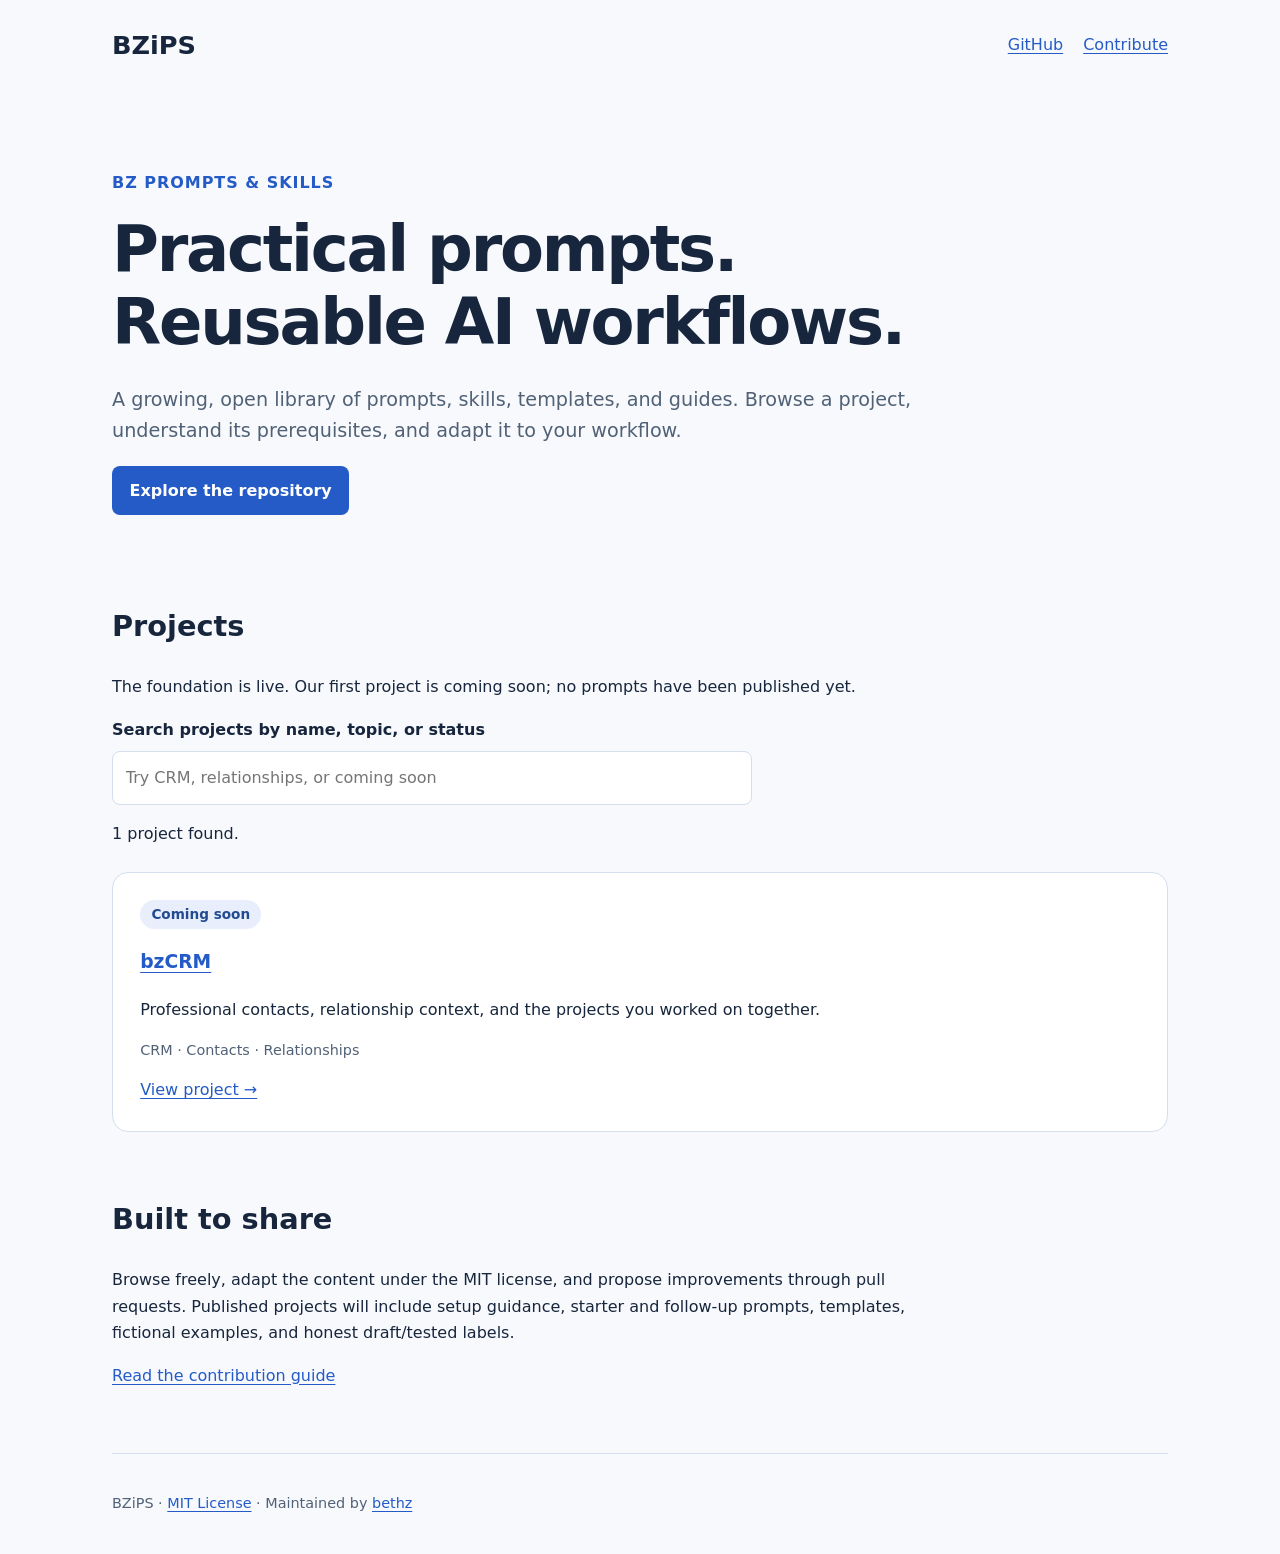
==== docs/index.html @ c2572ebb "Create BZiPS public prompt library foundation Co-authored-by: Copilot <223556219+Copilot@users.norep" ====
<!doctype html>
<html lang="en">
<head>
  <meta charset="utf-8">
  <meta name="viewport" content="width=device-width, initial-scale=1">
  <meta name="description" content="BZiPS: practical prompts, skills, and reusable AI workflows.">
  <title>BZiPS - BZ Prompts &amp; Skills</title>
  <link rel="stylesheet" href="assets/site.css">
  <script src="assets/site.js" defer></script>
</head>
<body>
  <a class="skip-link" href="#main">Skip to content</a>
  <header class="shell">
    <a class="brand" href="./">BZiPS</a>
    <nav aria-label="Main navigation">
      <a href="https://github.com/bethz/bzips">GitHub</a>
      <a href="https://github.com/bethz/bzips/blob/main/CONTRIBUTING.md">Contribute</a>
    </nav>
  </header>
  <main id="main" class="shell">
    <section class="hero">
      <p class="eyebrow">BZ Prompts &amp; Skills</p>
      <h1>Practical prompts.<br>Reusable AI workflows.</h1>
      <p class="intro">A growing, open library of prompts, skills, templates, and guides. Browse a project, understand its prerequisites, and adapt it to your workflow.</p>
      <a class="button" href="https://github.com/bethz/bzips">Explore the repository</a>
    </section>
    <section aria-labelledby="projects-heading">
      <h2 id="projects-heading">Projects</h2>
      <p>The foundation is live. Our first project is coming soon; no prompts have been published yet.</p>
      <div id="project-search" hidden>
        <label for="search">Search projects by name, topic, or status</label>
        <input id="search" type="search" placeholder="Try CRM, relationships, or coming soon">
        <p id="search-status" role="status" aria-live="polite"></p>
      </div>
      <div class="grid">
        <article class="card" data-project data-search="bzcrm crm contacts relationships projects coming soon">
          <span class="badge">Coming soon</span>
          <h3><a href="projects/bzcrm/">bzCRM</a></h3>
          <p>Professional contacts, relationship context, and the projects you worked on together.</p>
          <p class="tags">CRM &middot; Contacts &middot; Relationships</p>
          <a href="projects/bzcrm/">View project &rarr;</a>
        </article>
      </div>
    </section>
    <section class="section" aria-labelledby="contribute-heading">
      <h2 id="contribute-heading">Built to share</h2>
      <p>Browse freely, adapt the content under the MIT license, and propose improvements through pull requests. Published projects will include setup guidance, starter and follow-up prompts, templates, fictional examples, and honest draft/tested labels.</p>
      <a href="https://github.com/bethz/bzips/blob/main/CONTRIBUTING.md">Read the contribution guide</a>
    </section>
  </main>
  <footer class="shell">
    <p>BZiPS &middot; <a href="https://github.com/bethz/bzips/blob/main/LICENSE">MIT License</a> &middot; Maintained by <a href="https://github.com/bethz">bethz</a></p>
  </footer>
</body>
</html>
---- docs/assets/site.css ----
:root {
  color-scheme: light;
  --ink: #17263c;
  --accent: #245bc7;
  --muted: #516176;
  --line: #d4deec;
}
* { box-sizing: border-box; }
body { margin: 0; background: #f7f9fd; color: var(--ink); font: 1rem/1.65 system-ui, sans-serif; }
a { color: var(--accent); text-underline-offset: .2em; }
a:hover { text-decoration-thickness: .15em; }
.shell { width: min(100% - 2.5rem, 66rem); margin-inline: auto; }
header { display: flex; justify-content: space-between; align-items: center; gap: 1rem; padding-block: 1.5rem; }
.brand { color: var(--ink); font-size: 1.6rem; font-weight: 800; text-decoration: none; }
nav { display: flex; flex-wrap: wrap; gap: 1.25rem; }
.hero { padding-block: 4rem; max-width: 50rem; }
.eyebrow { color: var(--accent); font-weight: 700; letter-spacing: .06em; text-transform: uppercase; }
h1 { font-size: clamp(2.3rem, 6vw, 4rem); line-height: 1.15; letter-spacing: -.035em; margin-block: 1rem 1.5rem; }
h2 { font-size: 1.8rem; }
.intro { font-size: 1.2rem; color: var(--muted); }
.button, .copy-button { display: inline-block; border: 0; border-radius: .5rem; background: var(--accent); color: white; padding: .7rem 1.1rem; font: inherit; font-weight: 600; text-decoration: none; cursor: pointer; }
label { display: block; font-weight: 600; margin-bottom: .5rem; }
input { width: 100%; max-width: 40rem; padding: .8rem; border: 1px solid var(--line); border-radius: .5rem; font: inherit; background: white; color: var(--ink); }
.grid { display: grid; grid-template-columns: repeat(auto-fit, minmax(min(100%, 18rem), 1fr)); gap: 1.5rem; margin-top: 1.5rem; }
.card { background: white; border: 1px solid var(--line); border-radius: 1rem; padding: 1.7rem; }
.badge { display: inline-block; background: #e8eefb; color: #234b93; border-radius: 2rem; padding: .2rem .7rem; font-size: .85rem; font-weight: 600; }
.tags, footer { color: var(--muted); font-size: .9rem; }
.section { margin-block: 4rem; max-width: 50rem; }
footer { border-top: 1px solid var(--line); padding-block: 1.5rem; }
pre { overflow: auto; padding: 1rem; background: white; border: 1px solid var(--line); border-radius: .5rem; }
:focus-visible { outline: 3px solid var(--accent); outline-offset: 4px; }
.skip-link { position: absolute; left: 1rem; top: -5rem; background: white; padding: .5rem; z-index: 1; }
.skip-link:focus { top: 1rem; }
[hidden] { display: none !important; }
@media (max-width: 36rem) {
  header { align-items: flex-start; }
  .hero { padding-block: 2rem; }
}
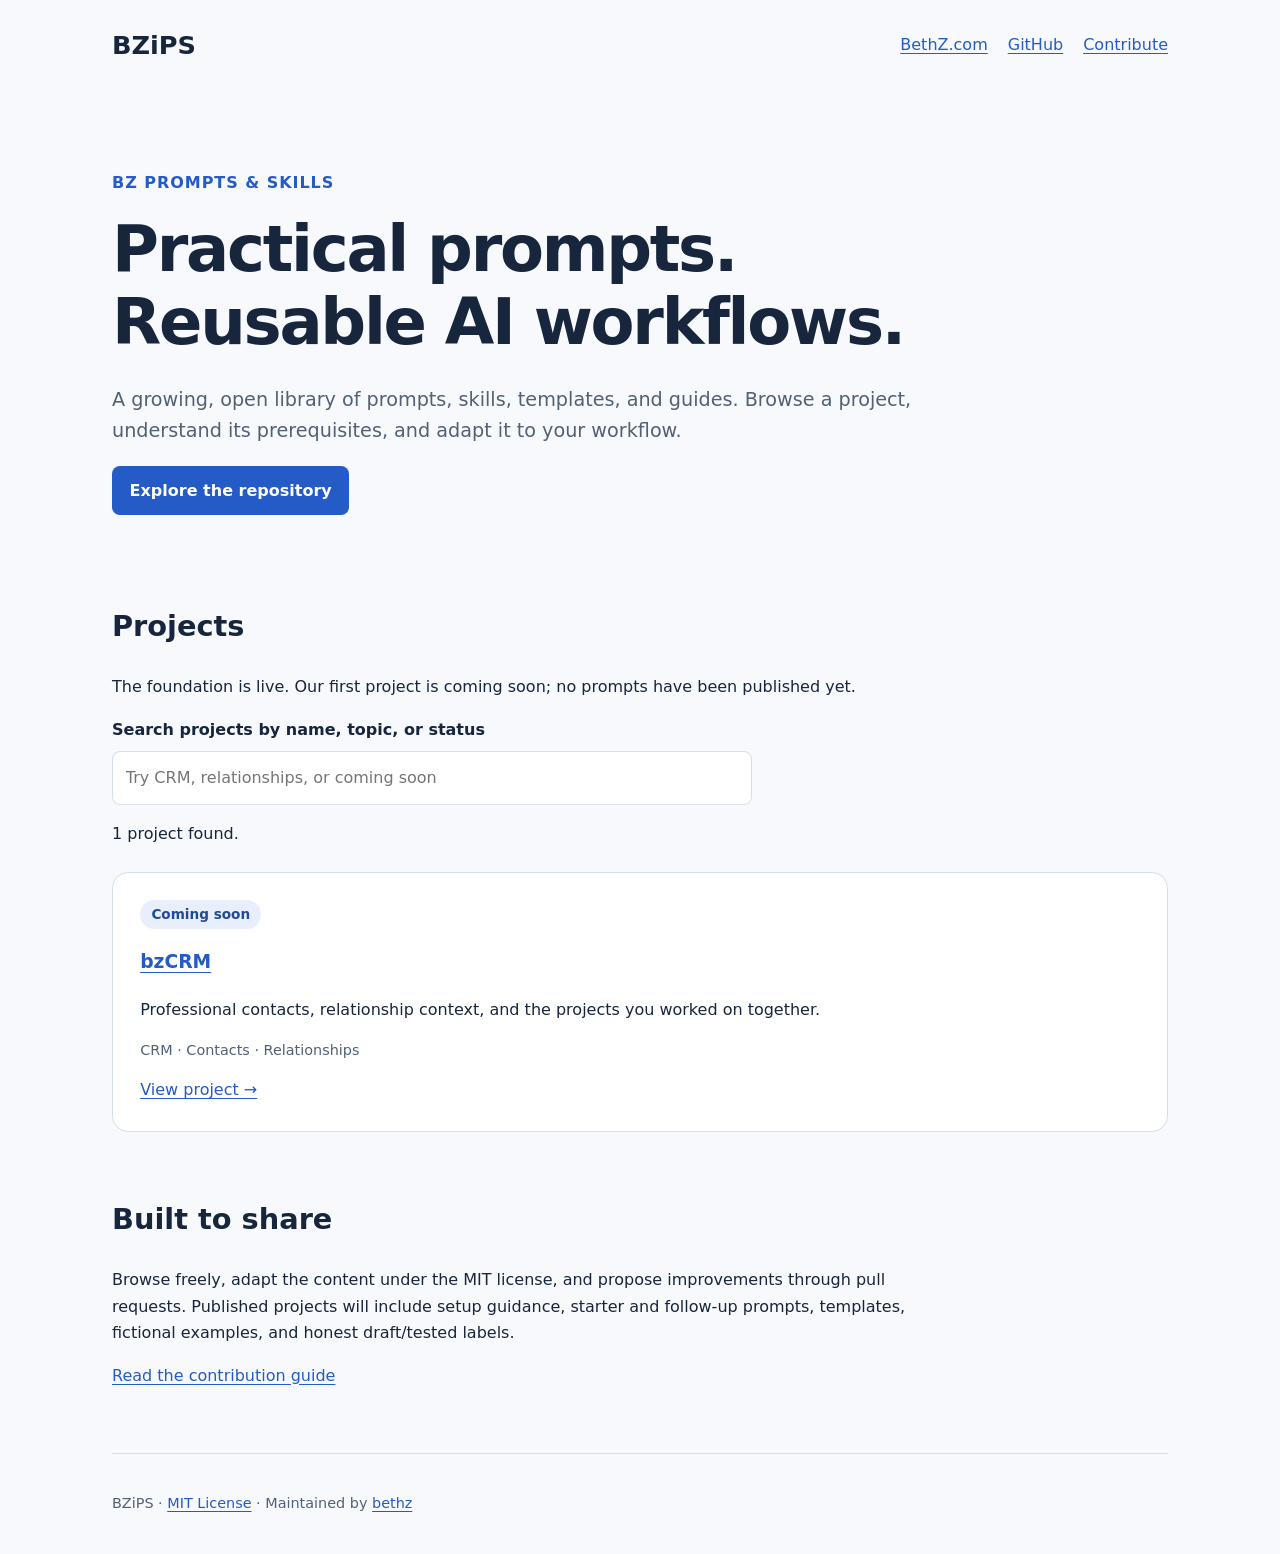
==== commit 83b72122: "Add BethZ.com navigation link Co-authored-by: Copilot <223556219+Copilot@users.noreply.github.com> C" ====
--- a/docs/index.html
+++ b/docs/index.html
@@ -13,6 +13,7 @@
   <header class="shell">
     <a class="brand" href="./">BZiPS</a>
     <nav aria-label="Main navigation">
+      <a href="https://www.bethz.com">BethZ.com</a>
       <a href="https://github.com/bethz/bzips">GitHub</a>
       <a href="https://github.com/bethz/bzips/blob/main/CONTRIBUTING.md">Contribute</a>
     </nav>
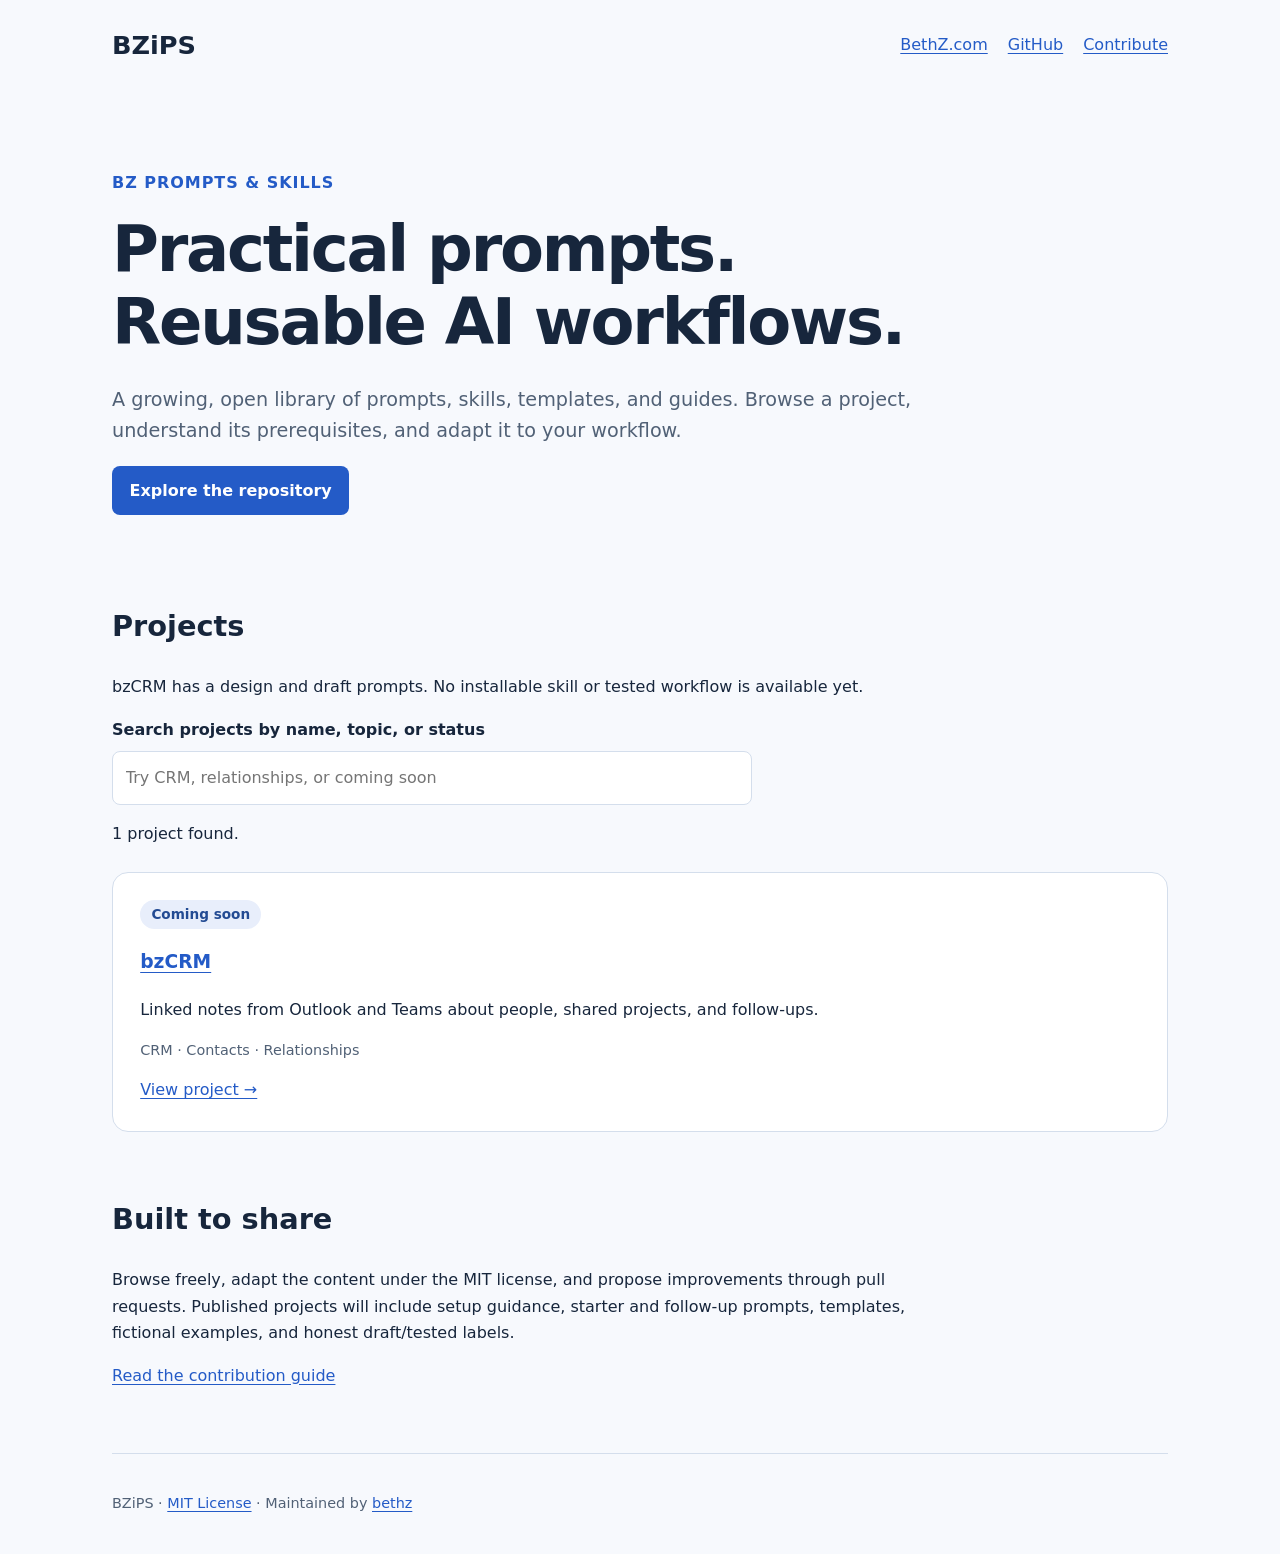
==== commit 2ef7eb11: "Simplify bzCRM docs and explain value beyond contact capture Add the reviewed five benefits, draft p" ====
--- a/docs/index.html
+++ b/docs/index.html
@@ -27,7 +27,7 @@
     </section>
     <section aria-labelledby="projects-heading">
       <h2 id="projects-heading">Projects</h2>
-      <p>The foundation is live. Our first project is coming soon; no prompts have been published yet.</p>
+      <p>bzCRM has a design and draft prompts. No installable skill or tested workflow is available yet.</p>
       <div id="project-search" hidden>
         <label for="search">Search projects by name, topic, or status</label>
         <input id="search" type="search" placeholder="Try CRM, relationships, or coming soon">
@@ -37,7 +37,7 @@
         <article class="card" data-project data-search="bzcrm crm contacts relationships projects coming soon">
           <span class="badge">Coming soon</span>
           <h3><a href="projects/bzcrm/">bzCRM</a></h3>
-          <p>Professional contacts, relationship context, and the projects you worked on together.</p>
+          <p>Linked notes from Outlook and Teams about people, shared projects, and follow-ups.</p>
           <p class="tags">CRM &middot; Contacts &middot; Relationships</p>
           <a href="projects/bzcrm/">View project &rarr;</a>
         </article>
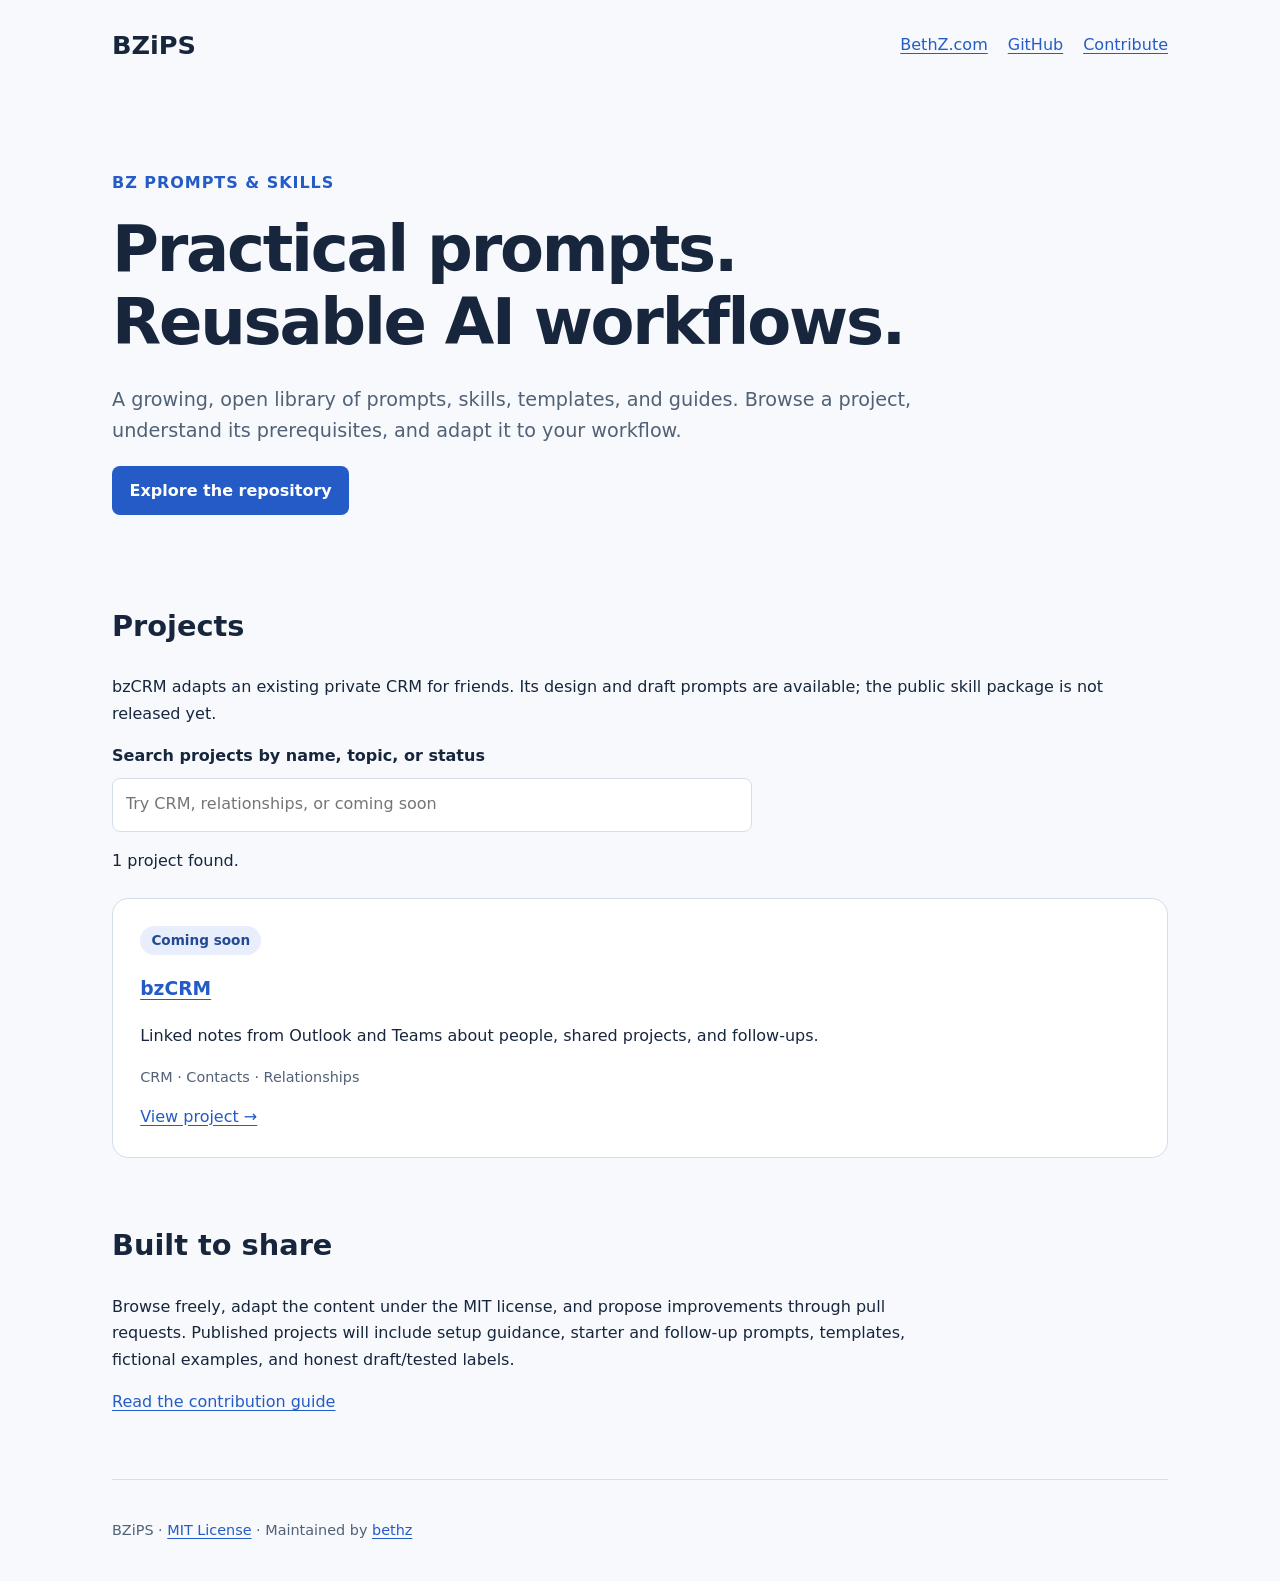
==== commit afd1b76d: "Reframe bzCRM as packaging the working CRM for friends Simplify the roadmap to four steps. Recommend" ====
--- a/docs/index.html
+++ b/docs/index.html
@@ -27,7 +27,7 @@
     </section>
     <section aria-labelledby="projects-heading">
       <h2 id="projects-heading">Projects</h2>
-      <p>bzCRM has a design and draft prompts. No installable skill or tested workflow is available yet.</p>
+      <p>bzCRM adapts an existing private CRM for friends. Its design and draft prompts are available; the public skill package is not released yet.</p>
       <div id="project-search" hidden>
         <label for="search">Search projects by name, topic, or status</label>
         <input id="search" type="search" placeholder="Try CRM, relationships, or coming soon">
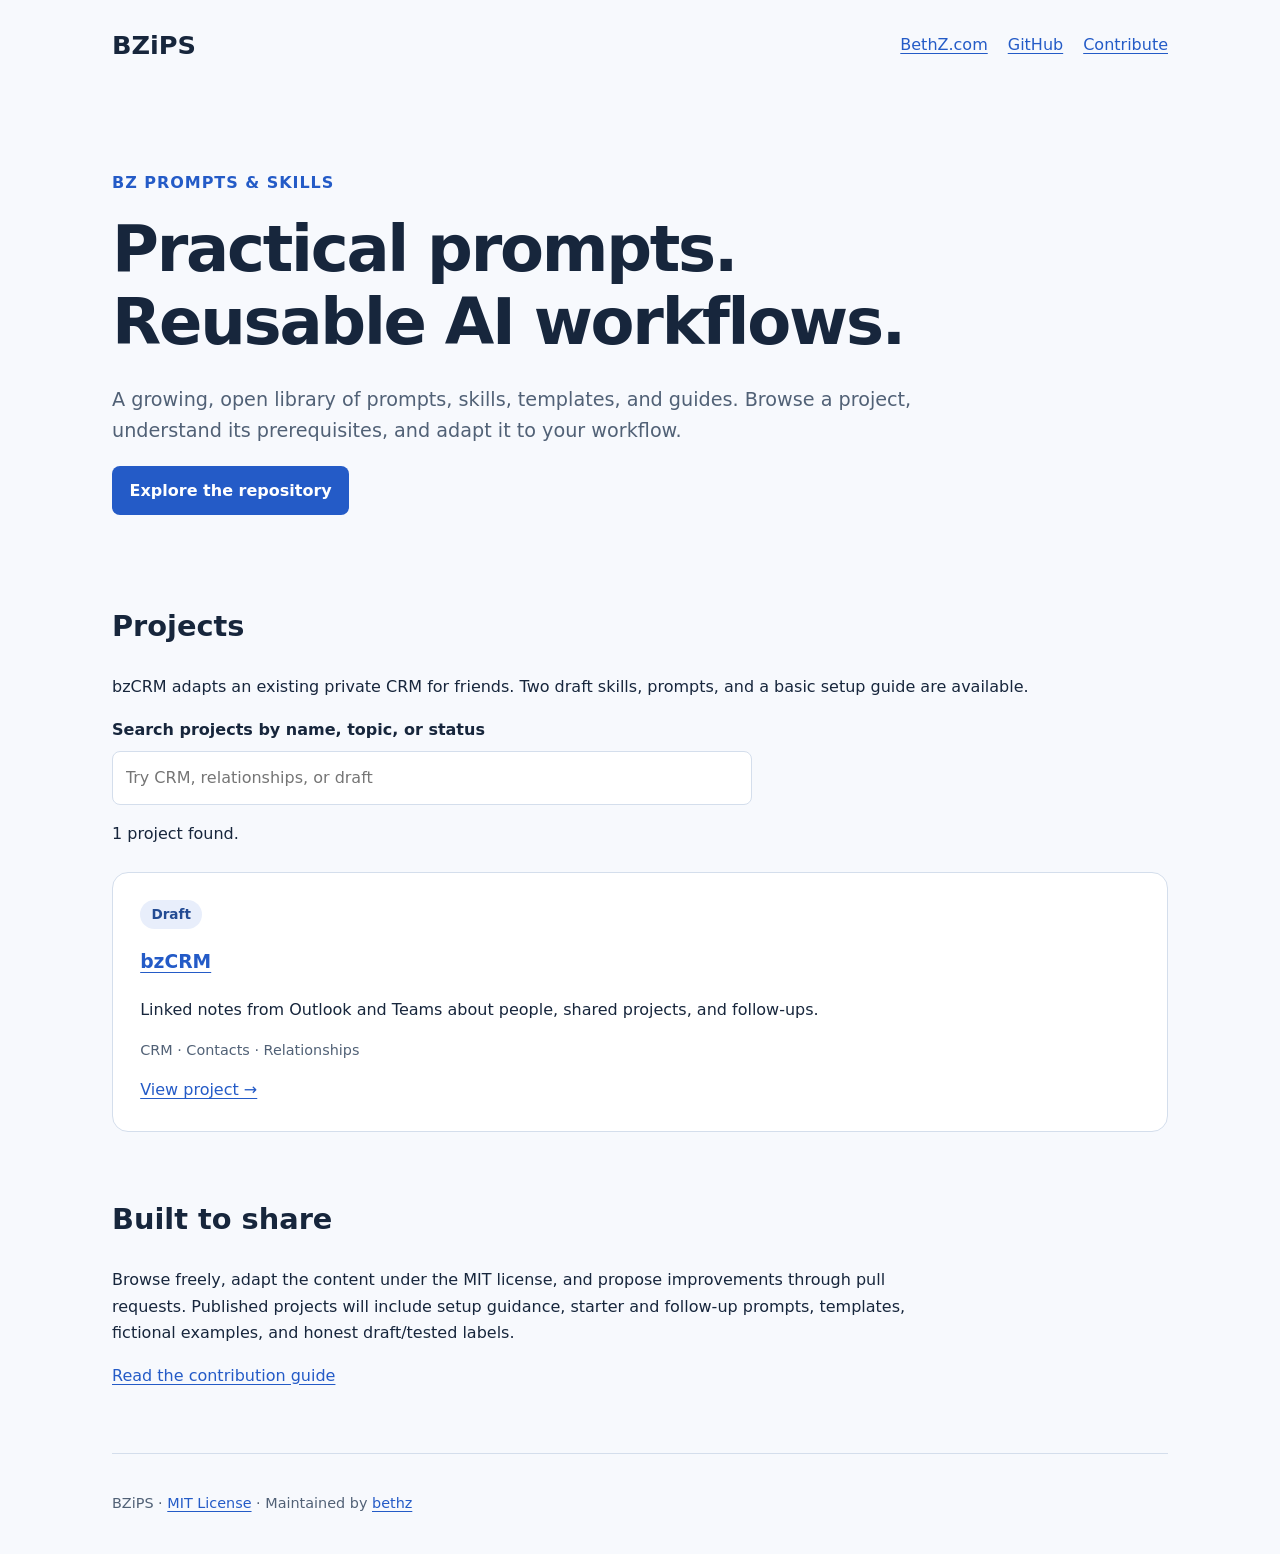
==== commit a1e7b5eb: "Add draft bzCRM Import and Ask skills with persistent date logs Use self-contained STE instructions." ====
--- a/docs/index.html
+++ b/docs/index.html
@@ -27,15 +27,15 @@
     </section>
     <section aria-labelledby="projects-heading">
       <h2 id="projects-heading">Projects</h2>
-      <p>bzCRM adapts an existing private CRM for friends. Its design and draft prompts are available; the public skill package is not released yet.</p>
+      <p>bzCRM adapts an existing private CRM for friends. Two draft skills, prompts, and a basic setup guide are available.</p>
       <div id="project-search" hidden>
         <label for="search">Search projects by name, topic, or status</label>
-        <input id="search" type="search" placeholder="Try CRM, relationships, or coming soon">
+        <input id="search" type="search" placeholder="Try CRM, relationships, or draft">
         <p id="search-status" role="status" aria-live="polite"></p>
       </div>
       <div class="grid">
-        <article class="card" data-project data-search="bzcrm crm contacts relationships projects coming soon">
-          <span class="badge">Coming soon</span>
+        <article class="card" data-project data-search="bzcrm crm contacts relationships projects draft import ask">
+          <span class="badge">Draft</span>
           <h3><a href="projects/bzcrm/">bzCRM</a></h3>
           <p>Linked notes from Outlook and Teams about people, shared projects, and follow-ups.</p>
           <p class="tags">CRM &middot; Contacts &middot; Relationships</p>
